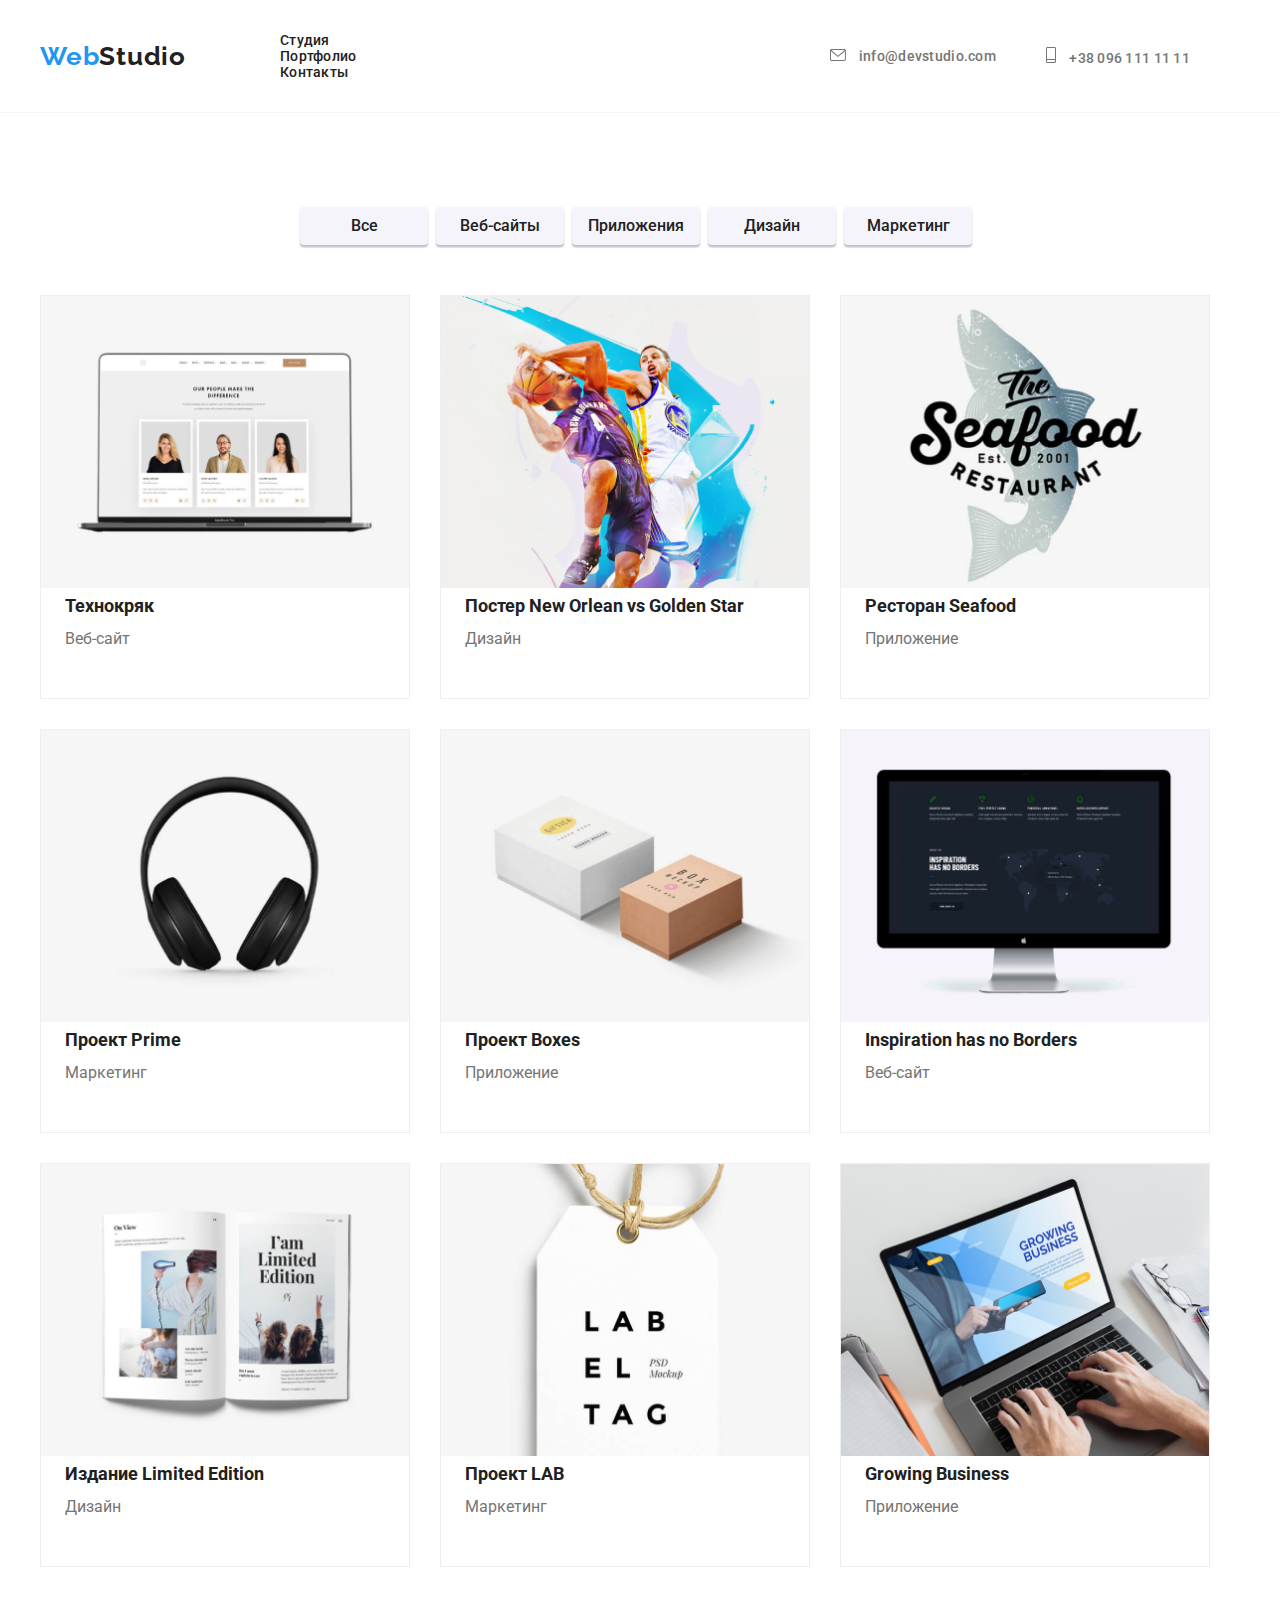
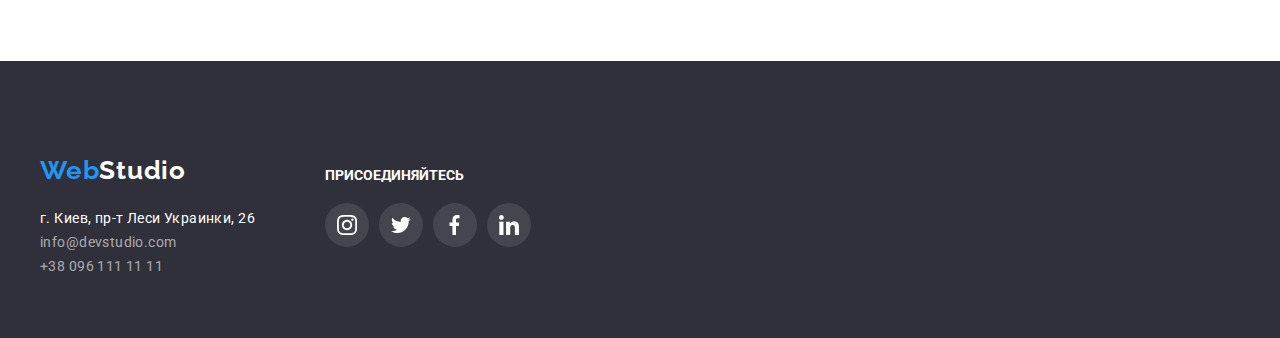
==== portfolio.html @ f69037f9 "without Portfolio animation and hover animations" ====
<!DOCTYPE html>
<html lang="ru">
  <head>
    <meta charset="UTF-8" />
    <meta name="viewport" content="width=device-width, initial-scale=1.0" />
    <title>Document</title>
    <link rel="stylesheet" href="./css/normalize.css" />
    <link rel="stylesheet" href="./css/styles.css" />

    <link
      href="https://fonts.googleapis.com/css2?family=Raleway:wght@400;500;700&family=Roboto:wght@400;500;700;900&display=swap"
      rel="stylesheet"
    />
  </head>

  <body>
    <header>
      <div class="container container-nav">
        <nav class="navigation">
          <a class="logo" href="./index.html">
            Web<span class="logo-black">Studio</span>
          </a>

          <ul class="header-link">
            <li>
              <a class="header-link header-link-mr" href="./index.html">
                Студия
              </a>
            </li>
            <li>
              <a class="header-link header-link-mr" href="./portfolio.html">
                Портфолио
              </a>
            </li>
            <li>
              <a class="header-link" href=""> Контакты </a>
            </li>
          </ul>
        </nav>
        <ul class="header-contacts-align">
          <li>
            <a class="contacts-link" href="mailto:info@devstudio.com"
              ><svg class="envelope">
                <use
                  href="./iconsz/symbol-defs-final.svg#icon-envelope-header"
                ></use>
              </svg>
              info@devstudio.com
            </a>
          </li>

          <li>
            <a class="contacts-link" href="tel:+380961111111"
              ><svg class="smartphone">
                <use
                  href="./iconsz/symbol-defs-final.svg#icon-smartphone-header"
                ></use>
              </svg>
              +38 096 111 11 11
            </a>
          </li>
        </ul>
      </div>
    </header>
    <div id="line">
      <hr />
    </div>
    <main>
      <h1 class="hidden">portfolio</h1>
      <section class="features">
        <div class="container">
          <ul class="portfolio-buttons-list">
            <li><button class="portfolio-button" type="button">Все</button></li>
            <li>
              <button class="portfolio-button" type="button">Веб-сайты</button>
            </li>
            <li>
              <button class="portfolio-button" type="button">Приложения</button>
            </li>
            <li>
              <button class="portfolio-button" type="button">Дизайн</button>
            </li>
            <li>
              <button class="portfolio-button" type="button">Маркетинг</button>
            </li>
          </ul>

          <ul class="card-set-works-list">
            <li class="card-set-works-list-item">
              <img
                class="card-set-works-list-img"
                src="./img/portfolio1.png"
                alt="ноутбук с сайтом на экране"
              />
              <h2 class="portfolio-title">Технокряк</h2>
              <p class="portfolio-text">Веб-сайт</p>
            </li>
            <li class="card-set-works-list-item">
              <img
                class="card-set-works-list-img"
                src="./img/portfolio2.png"
                alt="постер с баскетболом"
              />
              <h2 class="portfolio-title">Постер New Orlean vs Golden Star</h2>
              <p class="portfolio-text">Дизайн</p>
            </li>
            <li class="card-set-works-list-item">
              <img
                class="card-set-works-list-img"
                src="./img/portfolio3.png"
                alt="логотип рыбного ресторана"
              />
              <h2 class="portfolio-title">Ресторан Seafood</h2>
              <p class="portfolio-text">Приложение</p>
            </li>
            <li class="card-set-works-list-item">
              <img
                class="card-set-works-list-img"
                src="./img/portfolio4.png  "
                alt="наушники"
              />
              <h2 class="portfolio-title">Проект Prime</h2>
              <p class="portfolio-text">Маркетинг</p>
            </li>
            <li class="card-set-works-list-item">
              <img
                class="card-set-works-list-img"
                src="./img/portfolio5.png"
                alt="две коробки"
              />
              <h2 class="portfolio-title">Проект Boxes</h2>
              <p class="portfolio-text">Приложение</p>
            </li>
            <li class="card-set-works-list-item">
              <img
                class="card-set-works-list-img"
                src="./img/portfolio6.png"
                alt="экран компьютера"
              />
              <h2 class="portfolio-title">Inspiration has no Borders</h2>
              <p class="portfolio-text">Веб-сайт</p>
            </li>
            <li class="card-set-works-list-item">
              <img
                class="card-set-works-list-img"
                src="./img/portfolio7.png"
                alt="открытая книга"
              />
              <h2 class="portfolio-title">Издание Limited Edition</h2>
              <p class="portfolio-text">Дизайн</p>
            </li>
            <li class="card-set-works-list-item">
              <img
                class="card-set-works-list-img"
                src="./img/portfolio8.png"
                alt="лейбл"
              />
              <h2 class="portfolio-title">Проект LAB</h2>
              <p class="portfolio-text">Маркетинг</p>
            </li>
            <li class="card-set-works-list-item">
              <img
                class="card-set-works-list-img"
                src="./img/portfolio9.png"
                alt="ноутбук"
              />
              <h2 class="portfolio-title">Growing Business</h2>
              <p class="portfolio-text">Приложение</p>
            </li>
          </ul>
        </div>
      </section>
    </main>
    <footer class="bottom">
      <div class="container">
        <ul class="footer-flex">
          <li class="footer-flex-list">
            <a class="footer-logo" href="">
              Web<span class="footer-logo-white">Studio</span>
            </a>

            <p class="adress">г. Киев, пр-т Леси Украинки, 26</p>
            <ul>
              <li>
                <a class="bottom-links" href="mailto:info@devstudio.com"
                  >info@devstudio.com</a
                >
              </li>
              <li>
                <a class="bottom-links" href="tel:+380961111111"
                  >+38 096 111 11 11</a
                >
              </li>
            </ul>
          </li>

          <li class="footer-join-ruler">
            <h2 class="footer-join-title">Присоединяйтесь</h2>
            <ul class="footer-flex">
              <li class="footer-social-icon-list">
                <a
                  class="footer-social-link"
                  href="https://www.instagram.com/?hl=ru"
                >
                  <svg class="social-icon footer-social-item">
                    <use
                      href="./iconsz/symbol-defs-final.svg#icon-instagram"
                    ></use>
                  </svg>
                </a>
              </li>
              <li class="footer-social-icon-list">
                <a
                  class="footer-social-link"
                  href="https://twitter.com/?lang=ru"
                >
                  <svg class="social-icon footer-social-item">
                    <use
                      href="./iconsz/symbol-defs-final.svg#icon-twitter"
                    ></use>
                  </svg>
                </a>
              </li>
              <li class="footer-social-icon-list">
                <a class="footer-social-link" href="https://www.facebook.com/">
                  <svg class="social-icon footer-social-item">
                    <use
                      href="./iconsz/symbol-defs-final.svg#icon-facebook"
                    ></use>
                  </svg>
                </a>
              </li>
              <li class="footer-social-icon-list">
                <a class="footer-social-link" href="https://www.linkedin.com/">
                  <svg class="social-icon footer-social-item">
                    <use
                      href="./iconsz/symbol-defs-final.svg#icon-linkedin1"
                    ></use>
                  </svg>
                </a>
              </li>
            </ul>
          </li>
        </ul>
      </div>
    </footer>
  </body>
</html>
---- css/styles.css ----
:root {
  --white: #ffffff;
  --blue: #2196f3;
  --black: #212121;
  --grey: #757575;
  --deep-blue: #2f303a;
  --light-grey: #f5f4fa;
}
.container {
  width: 1200px;

  margin-right: auto;
  margin-left: auto;
}
.navigation {
  display: flex;
  margin-right: auto;
  align-items: center;
}
.container-nav {
  display: flex;
  justify-content: flex-end;
}

header {
  background-color: var(white);
  padding-right: 15px;
  padding-left: 15px;
  padding-top: 32px;
  padding-bottom: 32px;
}
a:hover {
  color: var(--blue);
}

a:focus {
  color: var(--blue);
}
.flexbox {
  display: flex;
}
.header-list {
  display: flex;
}
.header-link {
  font-family: "Roboto", sans-serif;
  font-style: normal;
  font-weight: 500;
  font-size: 14px;
  line-height: 16px;
  letter-spacing: 0.02em;
  color: var(--black);
}
.header-link {
  position: relative;
}
.header-link:hover::after {
  content: "";
  position: absolute;
  left: 0;
  bottom: -28px;
  width: 100%;
  height: 4px;
  background-color: var(--blue);
}
.header-link-mr {
  margin-right: 50px;
}
.logo {
  font-family: "Raleway", sans-serif;
  font-style: normal;
  font-weight: bold;
  font-size: 26px;
  line-height: 31px;

  letter-spacing: 0.03em;

  color: var(--blue);
}
.logo-black {
  font-family: "Raleway", sans-serif;
  font-style: normal;
  font-weight: bold;
  font-size: 26px;
  line-height: 31px;

  letter-spacing: 0.03em;

  color: var(--black);
  margin-right: 94px;
}
.contacts-link {
  font-family: "Roboto", sans-serif;
  font-style: normal;
  font-weight: 500;
  font-size: 14px;
  line-height: 16px;
  letter-spacing: 0.02em;
  color: var(--grey);
  margin-right: 50px;
}
.contacts-link:hover .envelope {
  fill: var(--blue);
}
.header-contacts-align {
  display: flex;
  align-items: center;
}
.envelope {
  width: 16px;
  height: 12px;
  margin-right: 10px;
  fill: #757575;
}
.contacts-link:hover .smartphone {
  fill: var(--blue);
}
.smartphone {
  width: 10px;
  height: 16px;
  margin-right: 10px;
  fill: #757575;
}
hr {
  border: 0;
  clear: both;
  display: block;
  width: 100%;
  background-color: var(--light-grey);
  height: 1px;
}

.main-title {
  font-family: "Roboto", sans-serif;
  font-style: normal;
  font-weight: 900;
  font-size: 44px;
  line-height: 60px;

  text-align: center;
  letter-spacing: 0.06em;
  text-transform: uppercase;

  color: var(--white);
}
.main-hero {
  background: var(--deep-blue);
  padding-top: 200px;
  padding-bottom: 200px;
}

.service-button {
  font-family: "Roboto", sans-serif;
  font-style: normal;
  font-weight: bold;
  font-size: 16px;
  line-height: 30px;
  border-radius: 4px;
  display: flex;
  align-items: center;
  text-align: center;
  box-shadow: 0px 4px 4px rgba(0, 0, 0, 0.15);
  justify-content: center;
  margin-right: auto;
  margin-left: auto;
  margin-top: 20px;
  color: var(--white);
  background-color: var(--blue);
  padding-right: 32px;
  padding-left: 32px;
  padding-top: 10px;
  padding-bottom: 10px;
}
.hidden {
  display: none;
}
.features {
  padding-top: 94px;
  padding-bottom: 94px;
}
.business {
  padding-bottom: 94px;
}
.list {
  display: flex;

  flex-basis: calc((100%-4 * 30px) / 4);
}
.list-mr {
  margin-right: 30px;
}
.list-item {
  margin-right: 30px;
}
.item-title {
  font-family: "Roboto", sans-serif;
  font-style: normal;
  font-weight: bold;
  font-size: 14px;
  line-height: 16px;
  letter-spacing: 0.03em;
  text-transform: uppercase;
  padding-bottom: 10px;
  color: var(--black);
}
.item-text {
  font-family: "Roboto", sans-serif;
  font-style: normal;
  font-weight: normal;
  font-size: 14px;
  line-height: 24px;

  letter-spacing: 0.03em;

  color: var(--grey);
}
.business-title {
  font-family: "Roboto", sans-serif;
  font-style: normal;
  font-weight: bold;
  font-size: 36px;
  line-height: 42px;
  text-align: center;
  letter-spacing: 0.03em;

  color: var(--black);
  padding-bottom: 50px;
}
.card-set {
  display: flex;
}
.card-item {
  position: relative;
}
.card-item > .label {
  position: absolute;
  width: 100%;
  height: 16px;
  bottom: 0;
  background: rgba(47, 48, 58, 0.8);
  padding-top: 27px;
  padding-bottom: 40px;
  font-family: "Roboto", sans-serif;
  font-style: normal;
  font-weight: bold;
  font-size: 14px;
  line-height: 16px;
  letter-spacing: 0.03em;
  text-align: center;
  vertical-align: baseline;
  text-transform: uppercase;

  color: #ffffff;
}
.card-item-mr {
  margin-right: 27px;
}
.team {
  background: #f5f4fa;
  padding-bottom: 94px;
  padding-top: 94px;
}
.team-title {
  margin-bottom: 50px;
  font-family: "Roboto", sans-serif;
  font-style: normal;
  font-weight: bold;
  font-size: 36px;
  line-height: 42px;
  text-align: center;
  letter-spacing: 0.03em;

  color: var(--black);
}
.team-card-set {
  display: flex;
}
.team-cadrs-set-item {
  display: flex;
  flex-direction: column;
  align-items: center;
  background-color: var(--white);
  border-radius: 4px;
  box-shadow: 0px 2px 1px -1px rgba(0, 0, 0, 0.2),
    0px 1px 1px 0px rgba(0, 0, 0, 0.14), 0px 1px 3px 0px rgba(0, 0, 0, 0.12);
  padding-bottom: 30px;
}
.team-member-name {
  font-family: "Roboto", sans-serif;
  font-style: normal;
  font-weight: 500;
  font-size: 16px;
  line-height: 19px;

  text-align: center;

  display: flex;
  padding-right: 60px;
  padding-left: 60px;
  padding-bottom: 10px;
  padding-top: 30px;
  color: var(--black);
}
.team-member-job {
  font-family: "Roboto", sans-serif;
  font-style: normal;
  font-weight: normal;
  font-size: 16px;
  line-height: 19px;

  text-align: center;
  letter-spacing: 0.03em;
  padding-bottom: 30px;

  color: var(--grey);
}
.social-icon-list {
  display: flex;
  justify-content: center;
}
.social-icon {
  width: 20px;
  height: 20px;
  fill: #afb1b8;
}
.team-social-icons :not(:last-child) {
  margin-right: 10px;
}
.social-icon-link {
  display: flex;
  justify-content: center;
  align-items: center;
  width: 44px;
  height: 44px;
  background-color: var(--white);
  border-radius: 50%;
}
.social-icon-link:hover {
  background-color: var(--blue);
}
.social-icon-link:hover .social-icon {
  fill: var(--white);
}
.footer-logo {
  font-family: "Raleway", sans-serif;
  font-style: normal;
  font-weight: bold;
  font-size: 26px;
  line-height: 31px;
  letter-spacing: 0.03em;

  color: var(--blue);
}
.bottom {
  padding-top: 94px;
  padding-bottom: 60px;
  background: var(--deep-blue);
}

.footer-logo-white {
  color: var(--white);
}
.adress {
  font-family: "Roboto", sans-serif;
  font-style: normal;
  font-weight: normal;
  font-size: 14px;
  line-height: 24px;
  padding-top: 20px;
  letter-spacing: 0.03em;

  color: var(--white);
}
.bottom-links {
  font-family: "Roboto", sans-serif;
  font-style: normal;
  font-weight: normal;
  font-size: 14px;
  line-height: 24px;
  letter-spacing: 0.03em;

  color: rgba(255, 255, 255, 0.6);
}
.portfolio-buttons-list {
  display: flex;
  justify-content: center;
}
.portfolio-button {
  background: var(--light-grey);
  font-family: "Roboto", sans-serif;
  font-style: normal;
  font-weight: 500;
  font-size: 16px;
  line-height: 26px;
  width: 128px;
  height: 38px;
  left: 576px;
  top: 174px;
  margin-right: 8px;
  margin-bottom: 50px;

  text-align: center;
  border-radius: 4px;
  color: var(--black);
  box-shadow: 0px 3px 1px rgba(0, 0, 0, 0.1), 0px 1px 2px rgba(0, 0, 0, 0.08),
    0px 2px 2px rgba(0, 0, 0, 0.12);
}
.portfolio-button:hover {
  font-family: "Roboto", sans-serif;
  font-style: normal;
  font-weight: 500;
  font-size: 16px;
  line-height: 26px;
  /* identical to box height, or 162% */

  text-align: center;

  color: var(--white);

  background: var(--blue);
}

.card-set-works-list {
  display: flex;
  flex-wrap: wrap;
  margin-right: -30px;
  margin-bottom: -30px;
}
.card-set-works-list-item {
  width: 370px;
  height: 404px;
  left: 215px;
  top: 262px;
  margin-right: 30px;
  margin-bottom: 30px;
  flex-basis: calc(100% - 3 * 30px) / 3;
  border: 1px solid #eeeeee;
}
.card-set-works-list-item:hover {
  box-shadow: 0px 3px 1px rgba(0, 0, 0, 0.1), 0px 1px 2px rgba(0, 0, 0, 0.08),
    0px 2px 2px rgba(0, 0, 0, 0.12);
}

.portfolio-title {
  font-family: "Roboto", sans-serif;
  font-style: normal;
  font-weight: bold;
  font-size: 18px;
  line-height: 36px;
  text-align: flex-start;
  padding-right: 24px;
  padding-left: 24px;

  color: var(--black);
}
.portfolio-text {
  font-family: "Roboto", sans-serif;
  font-style: normal;
  font-weight: normal;
  font-size: 16px;
  line-height: 30px;
  align-content: flex-start;
  padding-right: 24px;
  padding-left: 24px;
  text-align: flex-start;
  color: var(--grey);
}
.card-set-works-list-img {
  width: 100%;
}
.bg-wrapper-gradient {
  display: block;
  background-image: linear-gradient(
      90deg,
      rgba(47, 48, 58, 0.4) 50%,
      rgba(47, 48, 58, 0.4) 100%
    ),
    url("../img/hero.png");
}
.fouricons {
  background-color: #f5f4fa;
  width: 270px;
  height: 120px;

  padding-top: 25px;
  padding-bottom: 25px;
  padding-left: 100px;
  padding-right: 100px;
  margin-bottom: 30px;
}
.fouricons-icon {
  width: 70px;
  height: 70px;
}
.permanent-clients {
  padding-top: 94px;
  padding-bottom: 94px;
}
.permanent-clients-flex {
  display: flex;
}
.permanent-clients-logo1 {
  width: 45px;
  height: 50px;
  fill: #afb1b8;
}
.permanent-clients-logo2 {
  width: 40px;
  height: 52px;
  fill: #afb1b8;
}
.permanent-clients-logo3 {
  width: 41px;
  height: 43px;
  fill: #afb1b8;
}
.permanent-clients-logo4 {
  width: 80px;
  height: 42px;
  fill: #afb1b8;
}
.permanent-clients-logo5 {
  width: 53px;
  height: 47px;
  fill: #afb1b8;
}

.permanent-clients-logo6 {
  width: 89px;
  height: 45px;
  fill: #afb1b8;
}
.permanent-clients-li:hover .permanent-clients-logo1 {
  fill: var(--blue);
}
.permanent-clients-li:hover .permanent-clients-logo2 {
  fill: var(--blue);
}
.permanent-clients-li:hover .permanent-clients-logo3 {
  fill: var(--blue);
}
.permanent-clients-li:hover .permanent-clients-logo4 {
  fill: var(--blue);
}
.permanent-clients-li:hover .permanent-clients-logo5 {
  fill: var(--blue);
}
.permanent-clients-li:hover .permanent-clients-logo6 {
  fill: var(--blue);
}

.permanent-clients-li {
  width: 170px;
  height: 90px;
  border: 1px solid #afb1b8;
  box-sizing: border-box;
  border-radius: 4px;
  margin-right: 30px;
  display: flex;
  justify-content: center;
  align-items: center;
}
.permanent-clients-li:hover {
  background-color: #ffffff;
  border: 1px solid var(--blue);
}
.footer-join-ruler {
  margin-top: 12px;
}

.footer-join-title {
  font-family: "Roboto", sans-serif;
  font-style: normal;
  font-weight: bold;
  font-size: 14px;
  line-height: 16px;

  text-transform: uppercase;
  margin-bottom: 20px;

  color: var(--white);
}
.footer-flex {
  display: flex;
}
.footer-flex-list {
  margin-right: 70px;
}
.footer-social-icon-list {
  margin-right: 10px;
  width: 44px;
  height: 44px;
}
.footer-social-link {
  display: flex;
  justify-content: center;
  align-items: center;
  width: 44px;
  height: 44px;
  background-color: rgba(255, 255, 255, 0.1);
  border-radius: 50%;
}
.footer-social-link:hover {
  background-color: var(--blue);
}

.footer-social-item {
  fill: var(--white);
}
.footer-social-link:hover .footer-social-item {
  fill: var(--white);
}
.backdrop.is-hidden {
  opacity: 0;
  visibility: hidden;
  pointer-events: none;
  transition: 300ms linear 0.7s;
}
.backdrop {
  position: fixed;
  top: 0;
  left: 0;
  width: 100%;
  height: 100%;
  background: rgba(0, 0, 0, 0.5);
  overflow: auto;
}

.is-hidden .modal {
  top: -100%;
  transform: translateX(-50%) scale(0.1);
}

.modal {
  position: absolute;
  top: 10%;
  left: 50%;
  transform: translateX(-50%) scale(1);
  width: 100%;
  max-width: 528px;
  min-height: 581px;
  background: white;
  padding: 10px;
}
.button-closed {
  position: absolute;
  top: 8px;
  right: 8px;
  overflow: hidden;
  border-radius: 20px;
}
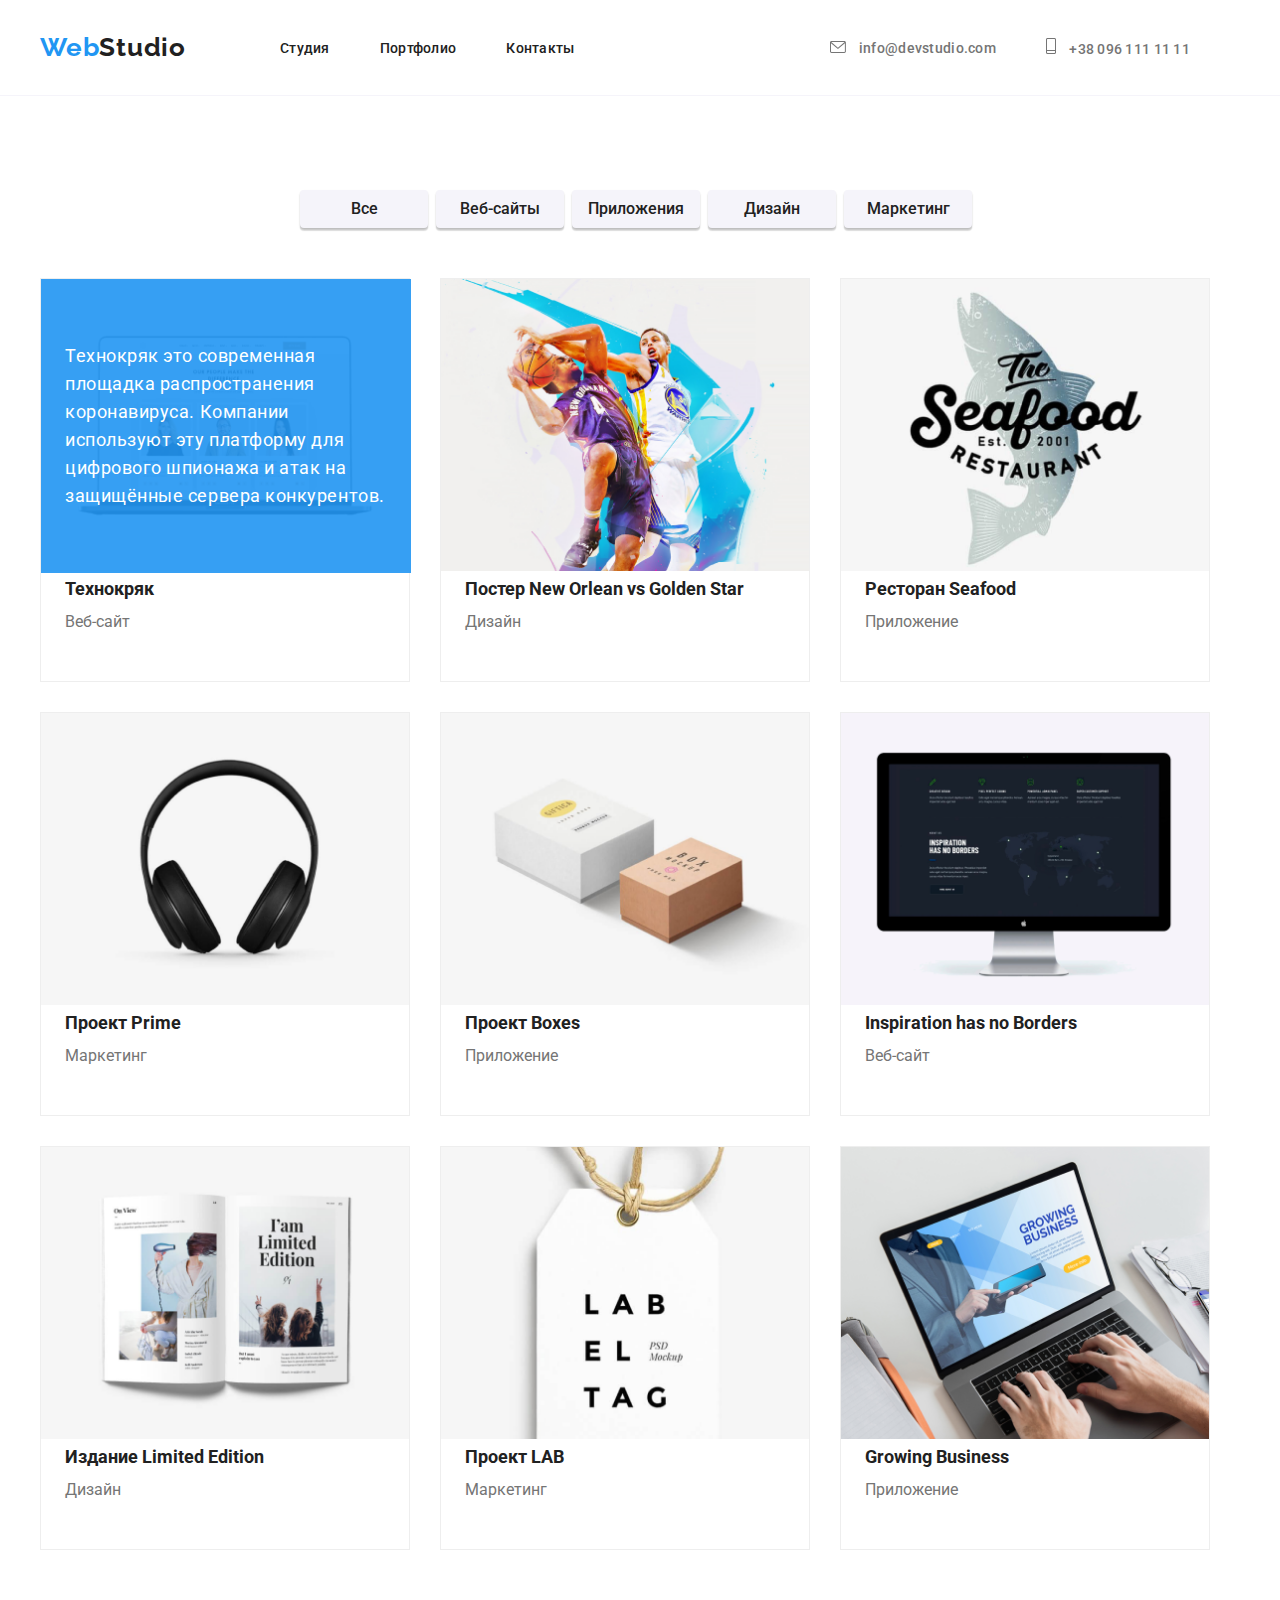
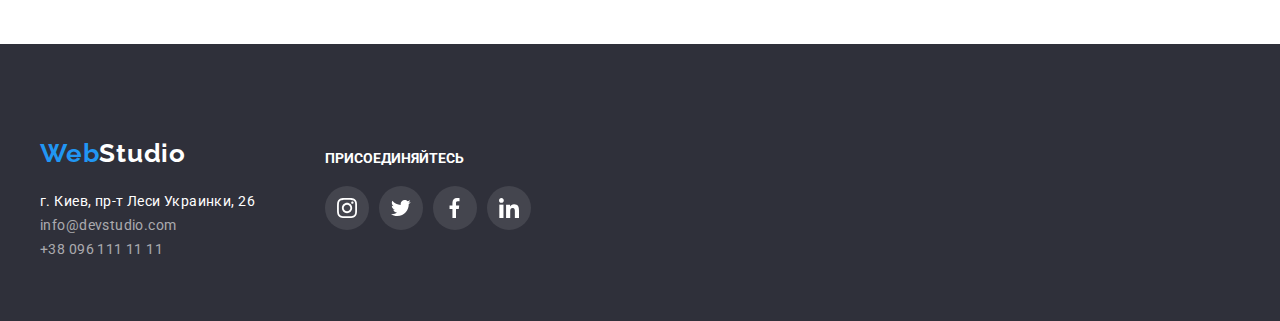
==== commit e8a853a1: "portfolio-technokriak" ====
--- a/portfolio.html
+++ b/portfolio.html
@@ -21,7 +21,7 @@
             Web<span class="logo-black">Studio</span>
           </a>
 
-          <ul class="header-link">
+          <ul class="header-list">
             <li>
               <a class="header-link header-link-mr" href="./index.html">
                 Студия
@@ -87,13 +87,24 @@
 
           <ul class="card-set-works-list">
             <li class="card-set-works-list-item">
-              <img
-                class="card-set-works-list-img"
-                src="./img/portfolio1.png"
-                alt="ноутбук с сайтом на экране"
-              />
-              <h2 class="portfolio-title">Технокряк</h2>
-              <p class="portfolio-text">Веб-сайт</p>
+              <a href="">
+                <div class="technokriak-relative">
+                  <img
+                    class="card-set-works-list-img"
+                    src="./img/portfolio1.png"
+                    alt="ноутбук с сайтом на экране"
+                  />
+                  <p class="technokriak-absolute">
+                    Технокряк это современная площадка распространения
+                    коронавируса. Компании используют эту платформу для
+                    цифрового шпионажа и атак на защищённые сервера конкурентов.
+                  </p>
+                </div>
+                <div>
+                  <h2 class="portfolio-title">Технокряк</h2>
+                  <p class="portfolio-text">Веб-сайт</p>
+                </div>
+              </a>
             </li>
             <li class="card-set-works-list-item">
               <img
--- a/css/styles.css
+++ b/css/styles.css
@@ -649,3 +649,29 @@
   overflow: hidden;
   border-radius: 20px;
 }
+.technokriak-relative {
+  position: relative;
+}
+.technokriak-absolute {
+  position: absolute;
+  top: 0px;
+
+  width: 370px;
+  height: 294px;
+
+  background: rgba(33, 150, 243, 0.9);
+  font-family: Roboto;
+  font-style: normal;
+  font-weight: normal;
+  font-size: 18px;
+  line-height: 28px;
+  /* or 156% */
+
+  letter-spacing: 0.03em;
+
+  color: #ffffff;
+  padding-top: 63px;
+  padding-bottom: 63px;
+  padding-right: 24px;
+  padding-left: 24px;
+}
